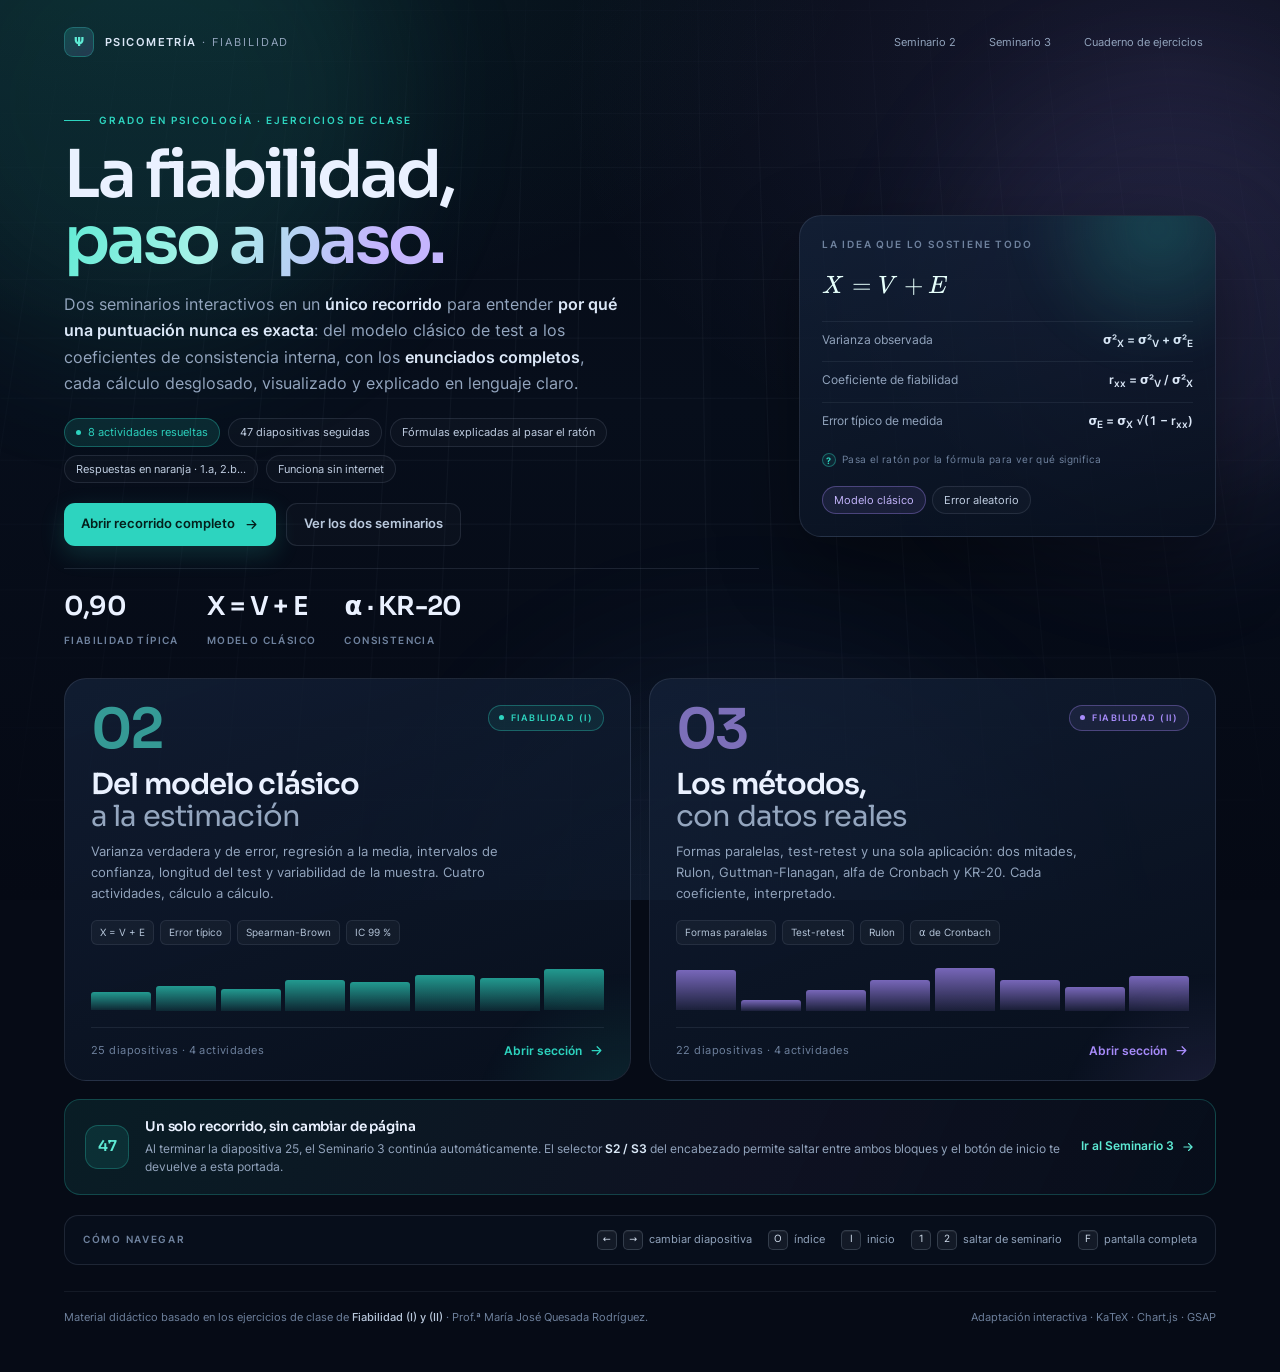
==== presentacion/index.html @ 7c45e70c "Fiabilidad (Seminarios 2 y 3): presentacion, ejercicios, formulario, nomenclatura y autoevaluacion" ====
<!DOCTYPE html>
<html lang="es">
<head>
<meta charset="UTF-8">
<meta name="viewport" content="width=device-width, initial-scale=1.0">
<meta name="theme-color" content="#060b16">
<title>Psicometría · Fiabilidad — Seminarios interactivos</title>
<meta name="description" content="Presentaciones interactivas de los Seminarios 2 y 3 de Fiabilidad (Psicometría): ejercicios resueltos paso a paso, gráficos y explicaciones didácticas.">
<link rel="icon" type="image/svg+xml" href="assets/favicon.svg">
<link rel="stylesheet" href="assets/vendor/katex/katex.min.css">
<link rel="stylesheet" href="assets/css/base.css">
<link rel="stylesheet" href="assets/css/landing.css">
<link rel="stylesheet" href="assets/css/tooltips.css">
</head>
<body class="landing-page">

<div class="aurora" aria-hidden="true">
  <div class="aurora__grid"></div>
  <div class="orb orb--1"></div>
  <div class="orb orb--2"></div>
  <div class="orb orb--3"></div>
</div>

<header class="site-head">
  <div class="site-brand">
    <span class="site-brand__mark">Ψ</span>
    <span><b>Psicometría</b> · Fiabilidad</span>
  </div>
  <nav class="site-nav" aria-label="Seminarios">
    <a href="presentacion.html#1">Seminario 2</a>
    <a href="presentacion.html#26">Seminario 3</a>
    <a href="../ejercicios/index.html">Cuaderno de ejercicios</a>
  </nav>
</header>

<main class="landing">

  <section class="hero">
    <div>
      <div class="hero__eyebrow">Grado en Psicología · Ejercicios de clase</div>
      <h1>La fiabilidad,<br><span>paso a paso.</span></h1>
      <p class="hero__lead">
        Dos seminarios interactivos en un <b>único recorrido</b> para entender <b>por qué una puntuación nunca es exacta</b>:
        del modelo clásico de test a los coeficientes de consistencia interna, con los <b>enunciados completos</b>,
        cada cálculo desglosado, visualizado y explicado en lenguaje claro.
      </p>
      <div class="hero__meta">
        <span class="chip chip--accent"><span class="chip__dot"></span>8 actividades resueltas</span>
        <span class="chip">47 diapositivas seguidas</span>
        <span class="chip">Fórmulas explicadas al pasar el ratón</span>
        <span class="chip">Respuestas en naranja · 1.a, 2.b…</span>
        <span class="chip">Funciona sin internet</span>
      </div>
      <div class="hero__actions">
        <a class="btn btn--primary" href="presentacion.html#1">
          Abrir recorrido completo
          <svg viewBox="0 0 24 24" fill="none" stroke="currentColor" stroke-width="2" stroke-linecap="round" stroke-linejoin="round"><path d="M5 12h14M13 6l6 6-6 6"/></svg>
        </a>
        <a class="btn btn--ghost" href="#seminarios">Ver los dos seminarios</a>
      </div>
      <div class="hero__stats">
        <div class="hero__stat"><b>0,90</b><span>Fiabilidad típica</span></div>
        <div class="hero__stat"><b>X = V + E</b><span>Modelo clásico</span></div>
        <div class="hero__stat"><b>α · KR-20</b><span>Consistencia</span></div>
      </div>
    </div>

    <aside class="hero__panel">
      <div class="hero__panel-label">La idea que lo sostiene todo</div>
      <div class="hero__formula">\( X = V + E \)</div>
      <div class="hero__panel-row"><span>Varianza observada</span><b>σ²<sub>X</sub> = σ²<sub>V</sub> + σ²<sub>E</sub></b></div>
      <div class="hero__panel-row"><span>Coeficiente de fiabilidad</span><b>r<sub>xx</sub> = σ²<sub>V</sub> / σ²<sub>X</sub></b></div>
      <div class="hero__panel-row"><span>Error típico de medida</span><b>σ<sub>E</sub> = σ<sub>X</sub> √(1 − r<sub>xx</sub>)</b></div>
      <div class="formula-hint" style="margin-top:10px">Pasa el ratón por la fórmula para ver qué significa</div>
      <div class="hero__panel-foot">
        <span class="chip chip--violet">Modelo clásico</span>
        <span class="chip">Error aleatorio</span>
      </div>
    </aside>
  </section>

  <section class="deck-cards" id="seminarios" aria-label="Seminarios">

    <a class="deck-card" href="presentacion.html#1">
      <div class="deck-card__top">
        <div class="deck-card__num">02</div>
        <span class="deck-card__badge">Fiabilidad (I)</span>
      </div>
      <h2>Del modelo clásico<br><span>a la estimación</span></h2>
      <p class="deck-card__desc">
        Varianza verdadera y de error, regresión a la media, intervalos de confianza,
        longitud del test y variabilidad de la muestra. Cuatro actividades, cálculo a cálculo.
      </p>
      <div class="deck-card__chips">
        <span>X = V + E</span><span>Error típico</span><span>Spearman-Brown</span><span>IC 99 %</span>
      </div>
      <div class="deck-card__bar" aria-hidden="true">
        <i style="height:40%"></i><i style="height:55%"></i><i style="height:48%"></i><i style="height:68%"></i>
        <i style="height:62%"></i><i style="height:78%"></i><i style="height:72%"></i><i style="height:90%"></i>
      </div>
      <div class="deck-card__foot">
        <span class="deck-card__meta">25 diapositivas · 4 actividades</span>
        <span class="deck-card__open">Abrir sección
          <svg viewBox="0 0 24 24" fill="none" stroke="currentColor" stroke-width="2" stroke-linecap="round" stroke-linejoin="round"><path d="M5 12h14M13 6l6 6-6 6"/></svg>
        </span>
      </div>
    </a>

    <a class="deck-card deck-card--violet" href="presentacion.html#26">
      <div class="deck-card__top">
        <div class="deck-card__num">03</div>
        <span class="deck-card__badge">Fiabilidad (II)</span>
      </div>
      <h2>Los métodos,<br><span>con datos reales</span></h2>
      <p class="deck-card__desc">
        Formas paralelas, test-retest y una sola aplicación: dos mitades, Rulon,
        Guttman-Flanagan, alfa de Cronbach y KR-20. Cada coeficiente, interpretado.
      </p>
      <div class="deck-card__chips">
        <span>Formas paralelas</span><span>Test-retest</span><span>Rulon</span><span>α de Cronbach</span>
      </div>
      <div class="deck-card__bar" aria-hidden="true">
        <i style="height:88%"></i><i style="height:24%"></i><i style="height:45%"></i><i style="height:68%"></i>
        <i style="height:94%"></i><i style="height:66%"></i><i style="height:52%"></i><i style="height:76%"></i>
      </div>
      <div class="deck-card__foot">
        <span class="deck-card__meta">22 diapositivas · 4 actividades</span>
        <span class="deck-card__open">Abrir sección
          <svg viewBox="0 0 24 24" fill="none" stroke="currentColor" stroke-width="2" stroke-linecap="round" stroke-linejoin="round"><path d="M5 12h14M13 6l6 6-6 6"/></svg>
        </span>
      </div>
    </a>

  </section>

  <section class="continuity-card" aria-label="Recorrido continuo">
    <div class="continuity-card__icon">47</div>
    <div class="continuity-card__body">
      <div class="continuity-card__title">Un solo recorrido, sin cambiar de página</div>
      <p class="continuity-card__text">
        Al terminar la diapositiva 25, el Seminario 3 continúa automáticamente. El selector
        <b>S2 / S3</b> del encabezado permite saltar entre ambos bloques y el botón de inicio
        te devuelve a esta portada.
      </p>
    </div>
    <a class="continuity-card__link" href="presentacion.html#26">Ir al Seminario 3
      <svg viewBox="0 0 24 24" fill="none" stroke="currentColor" stroke-width="2" stroke-linecap="round" stroke-linejoin="round"><path d="M5 12h14M13 6l6 6-6 6"/></svg>
    </a>
  </section>

  <section class="keys-strip" aria-label="Atajos de navegación">
    <span class="keys-strip__label">Cómo navegar</span>
    <div class="keys">
      <span><kbd>←</kbd><kbd>→</kbd> cambiar diapositiva</span>
      <span><kbd>O</kbd> índice</span>
      <span><kbd>I</kbd> inicio</span>
      <span><kbd>1</kbd><kbd>2</kbd> saltar de seminario</span>
      <span><kbd>F</kbd> pantalla completa</span>
    </div>
  </section>

  <footer class="landing-foot">
    <span>Material didáctico basado en los ejercicios de clase de <b>Fiabilidad (I) y (II)</b> · Prof.ª María José Quesada Rodríguez.</span>
    <span>Adaptación interactiva · KaTeX · Chart.js · GSAP</span>
  </footer>

</main>

<script src="assets/vendor/katex/katex.min.js"></script>
<script src="assets/vendor/katex/auto-render.min.js"></script>
<script src="assets/js/tooltips.js"></script>
<script>
  document.addEventListener('DOMContentLoaded', function () {
    if (typeof renderMathInElement === 'function') {
      renderMathInElement(document.body, {
        delimiters: [
          { left: '\\(', right: '\\)', display: false },
          { left: '\\[', right: '\\]', display: true }
        ],
        throwOnError: false
      });
    }
    if (window.PRES_TOOLTIPS) window.PRES_TOOLTIPS.scan();
  });
</script>
</body>
</html>
---- presentacion/assets/css/base.css ----
/* =========================================================
   Psicometría · Fiabilidad — base visual compartida
   ========================================================= */
@font-face{font-family:'Inter';src:url('../fonts/inter-400.woff2') format('woff2');font-weight:400;font-style:normal;font-display:swap}
@font-face{font-family:'Inter';src:url('../fonts/inter-500.woff2') format('woff2');font-weight:500;font-style:normal;font-display:swap}
@font-face{font-family:'Inter';src:url('../fonts/inter-600.woff2') format('woff2');font-weight:600;font-style:normal;font-display:swap}
@font-face{font-family:'Inter';src:url('../fonts/inter-700.woff2') format('woff2');font-weight:700;font-style:normal;font-display:swap}
@font-face{font-family:'Sora';src:url('../fonts/sora-400.woff2') format('woff2');font-weight:400;font-style:normal;font-display:swap}
@font-face{font-family:'Sora';src:url('../fonts/sora-500.woff2') format('woff2');font-weight:500;font-style:normal;font-display:swap}
@font-face{font-family:'Sora';src:url('../fonts/sora-600.woff2') format('woff2');font-weight:600;font-style:normal;font-display:swap}
@font-face{font-family:'Sora';src:url('../fonts/sora-700.woff2') format('woff2');font-weight:700;font-style:normal;font-display:swap}

:root{
  --bg:#060b16;
  --bg-2:#0a1322;
  --ink:#eaf1ff;
  --muted:#94a6bf;
  --muted-2:#6f829e;
  --accent:#2dd4bf;
  --accent-soft:rgba(45,212,191,.13);
  --accent-line:rgba(45,212,191,.34);
  --teal:#2dd4bf;
  --teal-l:#5eead4;
  --amber:#fbbf24;
  --amber-l:#fcd34d;
  --violet:#a78bfa;
  --violet-l:#c4b5fd;
  --rose:#fb7185;
  --blue:#60a5fa;
  --orange:#fb923c;
  --orange-l:#fdba74;
  --orange-soft:rgba(251,146,60,.14);
  --orange-line:rgba(251,146,60,.46);
  --line:rgba(148,163,184,.16);
  --line-strong:rgba(148,163,184,.28);
  --card:rgba(17,29,50,.62);
  --card-2:rgba(10,19,34,.78);
  --shadow:0 24px 60px rgba(0,0,0,.38);
  --radius:18px;
  --font-body:'Inter',system-ui,-apple-system,'Segoe UI',sans-serif;
  --font-display:'Sora','Inter',system-ui,sans-serif;
}

*,*::before,*::after{box-sizing:border-box}
html,body{margin:0;padding:0;height:100%}
body{
  background:var(--bg);
  color:var(--ink);
  font-family:var(--font-body);
  font-size:16px;
  line-height:1.5;
  -webkit-font-smoothing:antialiased;
  text-rendering:optimizeLegibility;
  overflow:hidden;
}
body.landing-page{overflow-x:hidden;overflow-y:auto;background:transparent}
h1,h2,h3,h4,p{margin:0}
h1,h2,h3{font-family:var(--font-display);font-weight:600;letter-spacing:-.02em}
a{color:inherit;text-decoration:none}
button{font:inherit;color:inherit;background:none;border:0;cursor:pointer}
img,canvas{display:block;max-width:100%}
::selection{background:rgba(45,212,191,.35);color:#fff}
:focus-visible{outline:2px solid var(--accent);outline-offset:3px;border-radius:6px}

/* Fondo aurora global */
.aurora{
  position:fixed;inset:0;z-index:0;overflow:hidden;pointer-events:none;
  background:
    radial-gradient(1200px 700px at 12% -10%,rgba(45,212,191,.10),transparent 60%),
    radial-gradient(1000px 700px at 92% 8%,rgba(167,139,250,.11),transparent 62%),
    radial-gradient(900px 600px at 50% 118%,rgba(96,165,250,.08),transparent 65%),
    linear-gradient(180deg,#060b16 0%,#070e1b 45%,#050914 100%);
}
.aurora__grid{
  position:absolute;inset:-20%;
  background-image:linear-gradient(rgba(148,163,184,.055) 1px,transparent 1px),
                   linear-gradient(90deg,rgba(148,163,184,.055) 1px,transparent 1px);
  background-size:64px 64px;
  mask-image:radial-gradient(ellipse 70% 60% at 50% 45%,#000 20%,transparent 72%);
  -webkit-mask-image:radial-gradient(ellipse 70% 60% at 50% 45%,#000 20%,transparent 72%);
  transform:perspective(900px) rotateX(12deg);
}
.orb{position:absolute;border-radius:50%;filter:blur(70px);opacity:.5;will-change:transform}
.orb--1{width:520px;height:520px;left:-120px;top:-160px;background:rgba(45,212,191,.20);animation:float1 22s ease-in-out infinite}
.orb--2{width:460px;height:460px;right:-120px;top:80px;background:rgba(167,139,250,.18);animation:float2 26s ease-in-out infinite}
.orb--3{width:600px;height:600px;left:35%;bottom:-340px;background:rgba(96,165,250,.12);animation:float3 30s ease-in-out infinite}
@keyframes float1{0%,100%{transform:translate3d(0,0,0) scale(1)}50%{transform:translate3d(70px,50px,0) scale(1.08)}}
@keyframes float2{0%,100%{transform:translate3d(0,0,0) scale(1)}50%{transform:translate3d(-60px,70px,0) scale(1.1)}}
@keyframes float3{0%,100%{transform:translate3d(0,0,0) scale(1)}50%{transform:translate3d(60px,-50px,0) scale(1.06)}}

/* Chips compartidos (portada y diapositivas) */
.chip{
  display:inline-flex;align-items:center;gap:7px;
  padding:5px 11px;border-radius:99px;border:1px solid var(--line);
  background:rgba(255,255,255,.025);font-size:11px;color:#c3d1e5;white-space:nowrap;
}
.chip--accent{border-color:var(--accent-line);background:var(--accent-soft);color:var(--accent)}
.chip--amber{border-color:rgba(251,191,36,.35);background:rgba(251,191,36,.09);color:var(--amber)}
.chip--violet{border-color:rgba(167,139,250,.35);background:rgba(167,139,250,.1);color:var(--violet-l)}
.chip--rose{border-color:rgba(251,113,133,.35);background:rgba(251,113,133,.09);color:#fda4af}
.chip__dot{width:5px;height:5px;border-radius:50%;background:currentColor}

/* Utilidades */
.mono{font-variant-numeric:tabular-nums;font-feature-settings:'tnum'}
.muted{color:var(--muted)}
.small{font-size:13px}
.xs{font-size:11.5px}
.strong{font-weight:600;color:var(--ink)}
.teal{color:var(--teal-l)}
.amber{color:var(--amber-l)}
.violet{color:var(--violet-l)}
.rose{color:var(--rose)}
.blue{color:var(--blue)}
.nowrap{white-space:nowrap}
.center{text-align:center}
.katex{font-size:1.04em}
.katex-display{margin:.35em 0}
.katex .mord.text{font-family:var(--font-body)}

/* Scrollbars finos */
*{scrollbar-width:thin;scrollbar-color:rgba(148,163,184,.3) transparent}
*::-webkit-scrollbar{width:7px;height:7px}
*::-webkit-scrollbar-thumb{background:rgba(148,163,184,.28);border-radius:99px}
*::-webkit-scrollbar-track{background:transparent}

/* Reveal de entrada (solo si JS está activo) */
.js-anim [data-anim]{opacity:0;transform:translateY(16px)}
@media (prefers-reduced-motion:reduce){
  .orb{animation:none!important}
  .js-anim [data-anim]{opacity:1;transform:none}
  *{animation-duration:.001ms!important;transition-duration:.001ms!important}
}
---- presentacion/assets/css/landing.css ----
/* =========================================================
   Portada / índice de la presentación
   ========================================================= */
body.landing-page{
  background:var(--bg);
  min-height:100%;
  overflow-x:hidden;
  overflow-y:auto;
}
.landing{position:relative;z-index:1;max-width:1220px;margin:0 auto;padding:0 34px 46px}

.site-head{
  position:relative;z-index:2;max-width:1220px;margin:0 auto;padding:26px 34px 0;
  display:flex;align-items:center;justify-content:space-between;gap:20px;
}
.site-brand{display:flex;align-items:center;gap:11px;font-size:11px;letter-spacing:.18em;text-transform:uppercase;color:var(--muted)}
.site-brand__mark{
  width:30px;height:30px;border-radius:9px;display:grid;place-items:center;
  background:linear-gradient(145deg,rgba(45,212,191,.2),rgba(167,139,250,.16));
  border:1px solid rgba(45,212,191,.3);color:var(--teal-l);
  font-family:var(--font-display);font-size:12px;font-weight:700;letter-spacing:0;
}
.site-brand b{color:#dbe7f7;font-weight:600;letter-spacing:.13em}
.site-nav{display:flex;align-items:center;gap:7px;font-size:11px}
.site-nav a{padding:7px 12px;border-radius:8px;color:var(--muted);border:1px solid transparent;transition:all .2s ease}
.site-nav a:hover{color:var(--ink);border-color:var(--line);background:rgba(255,255,255,.03)}

.hero{
  display:grid;grid-template-columns:1.25fr .75fr;gap:40px;align-items:center;
  padding:44px 0 28px;
}
.hero__eyebrow{
  display:inline-flex;align-items:center;gap:9px;font-size:10px;font-weight:600;
  letter-spacing:.2em;text-transform:uppercase;color:var(--teal);
}
.hero__eyebrow::before{content:"";width:26px;height:1px;background:var(--teal)}
.hero h1{
  font-size:clamp(42px,5.2vw,66px);line-height:1.01;letter-spacing:-.045em;
  margin:14px 0 0;font-weight:600;
}
.hero h1 span{
  background:linear-gradient(110deg,#5eead4 0%,#a7f3e8 38%,#c4b5fd 80%);
  -webkit-background-clip:text;background-clip:text;color:transparent;
}
.hero__lead{font-size:16px;line-height:1.65;color:var(--muted);max-width:560px;margin-top:16px}
.hero__lead b{color:#dbe7f7;font-weight:600}
.hero__actions{display:flex;flex-wrap:wrap;gap:10px;margin-top:20px}
.btn{display:inline-flex;align-items:center;gap:9px;padding:11px 17px;border-radius:11px;font-size:12.5px;font-weight:600;transition:transform .2s ease,box-shadow .2s ease,border-color .2s ease,background .2s ease}
.btn svg{width:15px;height:15px}
.btn--primary{background:var(--teal);color:#04201c;box-shadow:0 8px 24px rgba(45,212,191,.18)}
.btn--primary:hover{transform:translateY(-2px);box-shadow:0 14px 34px rgba(45,212,191,.28)}
.btn--ghost{border:1px solid var(--line);color:#b9c8dc;background:rgba(255,255,255,.02)}
.btn--ghost:hover{border-color:var(--line-strong);color:var(--ink);background:rgba(255,255,255,.045)}
.hero__meta{display:flex;flex-wrap:wrap;gap:8px;margin-top:22px}
.hero__stats{display:flex;gap:28px;margin-top:22px;padding-top:18px;border-top:1px solid var(--line)}
.hero__stat b{display:block;font-family:var(--font-display);font-size:26px;font-weight:600;letter-spacing:-.03em}
.hero__stat span{font-size:10px;letter-spacing:.14em;text-transform:uppercase;color:var(--muted-2);font-weight:600}

.hero__panel{
  position:relative;padding:22px;border-radius:22px;
  border:1px solid var(--line);background:linear-gradient(160deg,rgba(20,34,57,.8),rgba(8,16,30,.85));
  box-shadow:0 30px 80px rgba(0,0,0,.38);
  overflow:hidden;
}
.hero__panel::before{
  content:"";position:absolute;inset:-40% -20% auto auto;width:280px;height:280px;border-radius:50%;
  background:radial-gradient(circle,rgba(45,212,191,.22),transparent 65%);filter:blur(20px);
}
.hero__panel-label{font-size:9.5px;letter-spacing:.19em;text-transform:uppercase;color:var(--muted-2);font-weight:600}
.hero__formula{margin:14px 0 18px;font-size:24px;color:#e6fffb}
.hero__panel .katex{color:#e6fffb}
.hero__panel-row{display:flex;justify-content:space-between;gap:14px;padding:10px 0;border-top:1px solid rgba(148,163,184,.1);font-size:11.5px;color:var(--muted)}
.hero__panel-row b{color:#dce8f8;font-weight:600;font-variant-numeric:tabular-nums}
.hero__panel-foot{display:flex;gap:6px;margin-top:16px;flex-wrap:wrap}

.deck-cards{display:grid;grid-template-columns:1fr 1fr;gap:18px}
.deck-card{
  --c:var(--teal);
  position:relative;display:flex;flex-direction:column;gap:0;
  padding:26px 26px 20px;border-radius:22px;border:1px solid var(--line);
  background:linear-gradient(160deg,rgba(21,35,59,.72),rgba(8,16,30,.82));
  overflow:hidden;transition:transform .3s cubic-bezier(.22,.8,.24,1),border-color .3s ease,box-shadow .3s ease;
}
.deck-card:hover{transform:translateY(-6px);border-color:color-mix(in srgb,var(--c) 45%,transparent);box-shadow:0 30px 70px rgba(0,0,0,.4)}
.deck-card::after{
  content:"";position:absolute;inset:auto -30% -55% auto;width:340px;height:340px;border-radius:50%;
  background:radial-gradient(circle,color-mix(in srgb,var(--c) 20%,transparent),transparent 66%);
  opacity:.7;transition:opacity .3s ease;pointer-events:none;
}
.deck-card:hover::after{opacity:1}
.deck-card--violet{--c:var(--violet)}
.deck-card__top{display:flex;align-items:flex-start;justify-content:space-between;gap:18px}
.deck-card__num{
  font-family:var(--font-display);font-size:55px;font-weight:600;line-height:.9;letter-spacing:-.05em;
  color:color-mix(in srgb,var(--c) 65%,#fff 10%);opacity:.9;
}
.deck-card__badge{
  display:inline-flex;align-items:center;gap:7px;padding:5px 10px;border-radius:99px;
  font-size:9px;letter-spacing:.16em;text-transform:uppercase;font-weight:600;
  color:var(--c);border:1px solid color-mix(in srgb,var(--c) 35%,transparent);
  background:color-mix(in srgb,var(--c) 9%,transparent);
}
.deck-card__badge::before{content:"";width:5px;height:5px;border-radius:50%;background:currentColor}
.deck-card h2{font-size:29px;line-height:1.1;letter-spacing:-.03em;margin-top:14px}
.deck-card h2 span{color:var(--muted);font-weight:400}
.deck-card__desc{font-size:13px;line-height:1.6;color:var(--muted);margin-top:9px;max-width:440px}
.deck-card__chips{display:flex;flex-wrap:wrap;gap:6px;margin-top:16px}
.deck-card__chips span{font-size:10px;padding:4px 8px;border-radius:6px;background:rgba(255,255,255,.035);border:1px solid rgba(148,163,184,.13);color:#b6c6da}
.deck-card__bar{position:relative;height:46px;margin:20px 0 16px;display:flex;align-items:flex-end;gap:5px}
.deck-card__bar i{display:block;flex:1;border-radius:3px 3px 0 0;background:linear-gradient(180deg,var(--c),color-mix(in srgb,var(--c) 15%,transparent));opacity:.7;transform-origin:bottom;animation:growbar 1.1s cubic-bezier(.22,.8,.24,1) both}
.deck-card__bar i:nth-child(2){animation-delay:.08s}.deck-card__bar i:nth-child(3){animation-delay:.16s}
.deck-card__bar i:nth-child(4){animation-delay:.24s}.deck-card__bar i:nth-child(5){animation-delay:.32s}
.deck-card__bar i:nth-child(6){animation-delay:.4s}.deck-card__bar i:nth-child(7){animation-delay:.48s}
@keyframes growbar{from{transform:scaleY(.08);opacity:0}to{transform:scaleY(1);opacity:.7}}
.deck-card__foot{display:flex;align-items:center;justify-content:space-between;gap:14px;padding-top:14px;border-top:1px solid rgba(148,163,184,.12);margin-top:auto}
.deck-card__meta{font-size:10.5px;color:var(--muted-2);letter-spacing:.04em}
.deck-card__open{display:inline-flex;align-items:center;gap:7px;font-size:12px;font-weight:600;color:var(--c)}
.deck-card__open svg{width:15px;height:15px;transition:transform .25s ease}
.deck-card:hover .deck-card__open svg{transform:translateX(4px)}

.keys-strip{
  margin-top:20px;padding:14px 18px;border-radius:14px;border:1px solid var(--line);
  background:rgba(10,19,34,.55);display:flex;align-items:center;justify-content:space-between;gap:18px;flex-wrap:wrap;
}
.continuity-card{
  margin-top:18px;padding:17px 20px;border-radius:16px;
  border:1px solid rgba(45,212,191,.24);
  background:linear-gradient(115deg,rgba(45,212,191,.09),rgba(167,139,250,.055) 60%,rgba(10,19,34,.4));
  display:flex;align-items:center;gap:16px;
}
.continuity-card__icon{
  flex:0 0 auto;width:44px;height:44px;border-radius:13px;display:grid;place-items:center;
  font-family:var(--font-display);font-size:15px;font-weight:600;color:var(--teal-l);
  background:rgba(45,212,191,.10);border:1px solid rgba(45,212,191,.28);
}
.continuity-card__body{flex:1;min-width:0}
.continuity-card__title{font-family:var(--font-display);font-size:13.5px;font-weight:600;letter-spacing:-.01em}
.continuity-card__text{font-size:11.8px;line-height:1.55;color:var(--muted);margin-top:3px}
.continuity-card__text b{color:#dbe9f8;font-weight:600}
.continuity-card__link{
  flex:0 0 auto;display:inline-flex;align-items:center;gap:7px;
  font-size:11.5px;font-weight:600;color:var(--teal-l);white-space:nowrap;
}
.continuity-card__link svg{width:14px;height:14px;transition:transform .2s ease}
.continuity-card__link:hover svg{transform:translateX(3px)}
.keys-strip__label{font-size:10px;letter-spacing:.17em;text-transform:uppercase;color:var(--muted-2);font-weight:600}
.keys{display:flex;align-items:center;gap:16px;flex-wrap:wrap}
.keys span{display:inline-flex;align-items:center;gap:6px;font-size:11px;color:var(--muted)}
kbd{
  font-family:var(--font-body);font-size:9.5px;min-width:20px;height:20px;padding:0 5px;
  display:inline-grid;place-items:center;border-radius:5px;
  background:rgba(255,255,255,.05);border:1px solid rgba(148,163,184,.25);
  box-shadow:0 1px 0 rgba(255,255,255,.06) inset;color:#d4e0f0;
}
.landing-foot{
  margin-top:26px;padding-top:18px;border-top:1px solid rgba(148,163,184,.1);
  display:flex;justify-content:space-between;gap:16px;flex-wrap:wrap;
  font-size:10.5px;color:var(--muted-2);line-height:1.6;
}
.landing-foot b{color:#b9c8dc;font-weight:500}

@media (max-width:900px){
  .hero{grid-template-columns:1fr;padding-top:42px;gap:28px}
  .hero__panel{max-width:520px}
  .deck-cards{grid-template-columns:1fr}
  .site-nav a:last-child{display:none}
}
@media (max-width:560px){
  .landing,.site-head{padding-left:20px;padding-right:20px}
  .site-head{padding-top:18px}
  .hero h1{font-size:40px}
  .hero__stats{gap:20px}
  .deck-card{padding:22px 20px 18px}
  .deck-card__num{font-size:44px}
  .continuity-card{align-items:flex-start;flex-wrap:wrap}
  .continuity-card__link{margin-left:60px}
}
@media (prefers-reduced-motion:reduce){
  .deck-card__bar i{animation:none}
}
---- presentacion/assets/css/tooltips.css ----
/* =========================================================
   Mini-explicaciones de fórmulas y símbolos
   ========================================================= */
.katex.has-math-tip{
  cursor:help;
  border-radius:6px;
  transition:background .18s ease,box-shadow .18s ease;
}
.katex.has-math-tip:hover,
.katex.has-math-tip.is-tip-active{
  background:rgba(45,212,191,.10);
  box-shadow:0 0 0 4px rgba(45,212,191,.055);
}

.math-tip{
  position:fixed;left:0;top:0;z-index:9999;
  width:356px;max-width:calc(100vw - 24px);
  max-height:min(380px,calc(100vh - 24px));
  overflow:auto;
  padding:16px 17px 13px;
  border-radius:15px;
  border:1px solid rgba(45,212,191,.34);
  background:
    radial-gradient(320px 180px at 100% 0%,rgba(45,212,191,.10),transparent 65%),
    linear-gradient(160deg,rgba(14,27,47,.985),rgba(6,12,24,.985));
  box-shadow:0 24px 70px rgba(0,0,0,.6),inset 0 1px 0 rgba(255,255,255,.045);
  backdrop-filter:blur(14px);-webkit-backdrop-filter:blur(14px);
  opacity:0;visibility:hidden;pointer-events:none;
  transform:translateY(7px) scale(.985);
  transition:opacity .16s ease,transform .19s cubic-bezier(.22,.8,.24,1),visibility .16s;
}
.math-tip.is-visible{opacity:1;visibility:visible;transform:none}
.math-tip::before{
  content:"";position:absolute;left:16px;right:16px;top:0;height:1px;
  background:linear-gradient(90deg,transparent,rgba(94,234,212,.7),transparent);
}
.math-tip__kind{
  display:flex;align-items:center;gap:7px;
  font-size:9px;font-weight:700;letter-spacing:.17em;text-transform:uppercase;
  color:var(--teal);
}
.math-tip__kind::before{
  content:"";width:5px;height:5px;border-radius:50%;background:currentColor;
  box-shadow:0 0 9px currentColor;
}
.math-tip__title{
  font-family:var(--font-display);
  font-size:14.5px;font-weight:600;line-height:1.28;letter-spacing:-.015em;
  color:#f1f8ff;margin-top:5px;
}
.math-tip__body{
  font-size:12.1px;line-height:1.58;color:#b8c8dc;margin-top:6px;
}
.math-tip__symbols{
  display:grid;gap:5px;margin-top:10px;padding-top:9px;
  border-top:1px solid rgba(148,163,184,.15);
}
.math-tip__sym{
  display:grid;grid-template-columns:70px 1fr;gap:9px;align-items:baseline;
  font-size:10.7px;line-height:1.42;
}
.math-tip__sym b{
  font-family:var(--font-display);font-size:11.2px;font-weight:600;
  color:var(--teal-l);letter-spacing:.01em;white-space:nowrap;
}
.math-tip__sym span{color:#8fa2ba}
.math-tip__foot{
  margin-top:9px;font-size:9.4px;letter-spacing:.03em;color:#63788f;
}
.math-tip__foot kbd{
  font-size:8px;height:16px;min-width:16px;padding:0 4px;border-radius:4px;
}

/* Aviso de descubrimiento */
.formula-hint{
  display:inline-flex;align-items:center;gap:6px;
  font-size:9.5px;letter-spacing:.04em;color:var(--muted-2);
}
.formula-hint::before{
  content:"?";width:14px;height:14px;border-radius:50%;
  display:grid;place-items:center;font-size:9px;font-weight:700;
  color:var(--teal);border:1px solid rgba(45,212,191,.4);background:rgba(45,212,191,.08);
}

@media (prefers-reduced-motion:reduce){
  .math-tip,.katex.has-math-tip{transition:none}
}
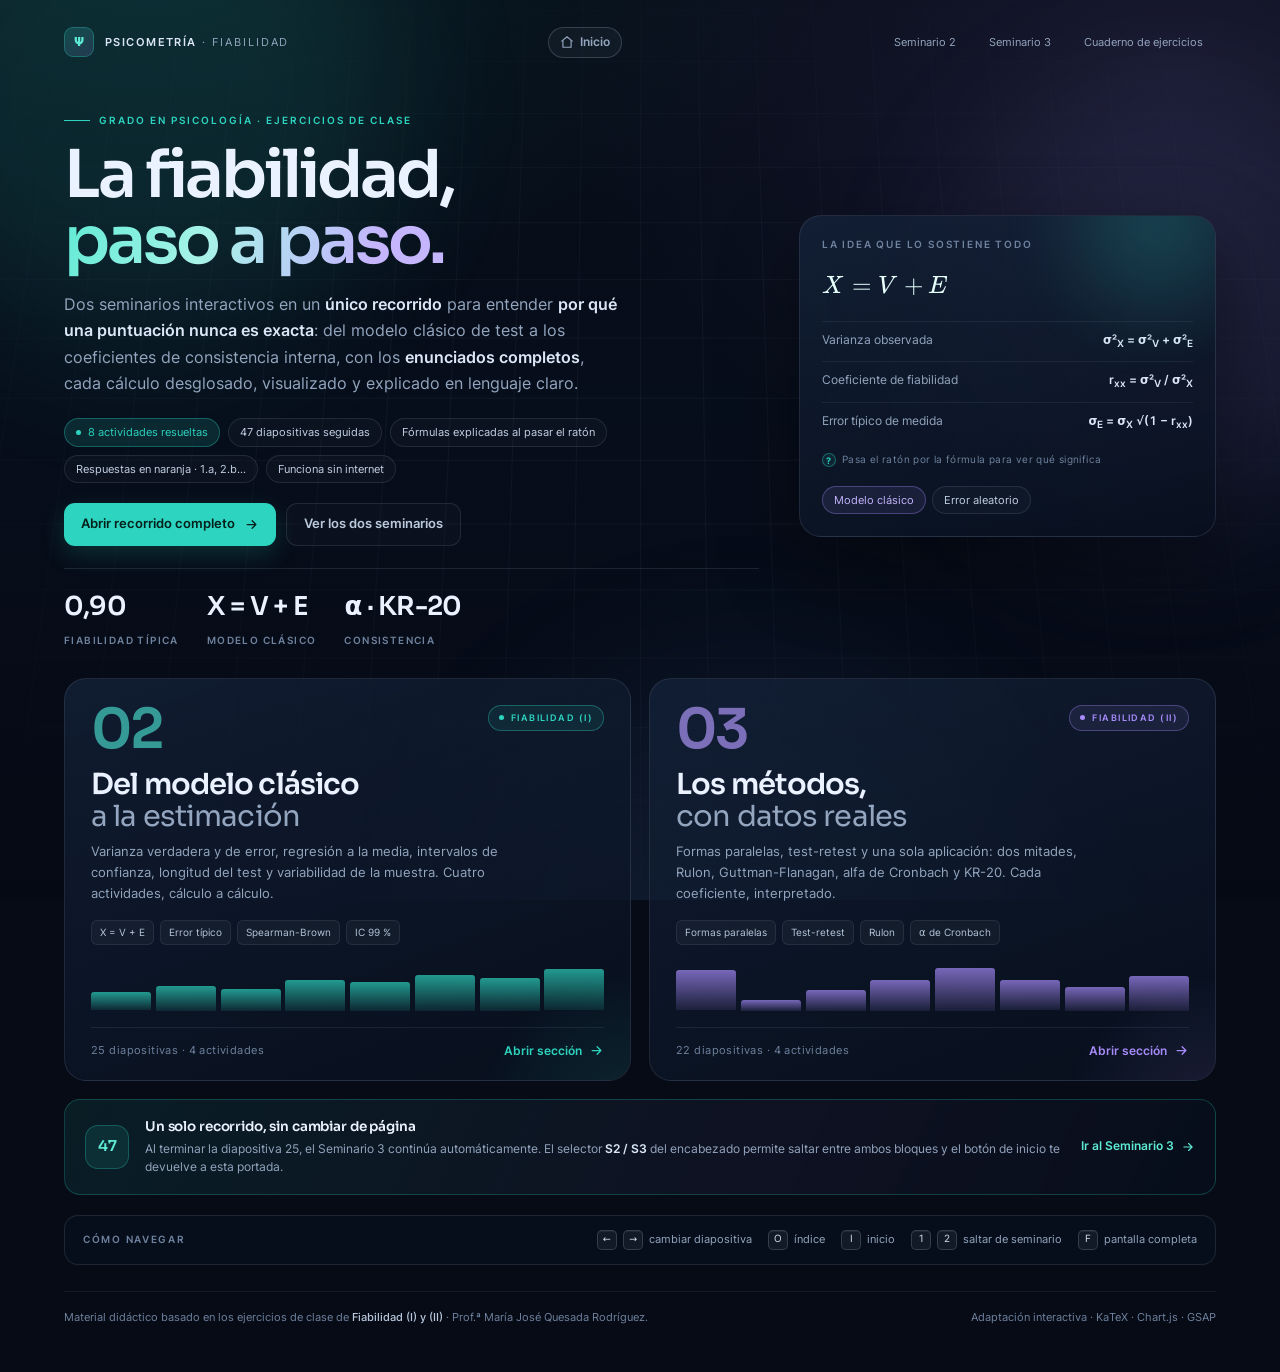
==== commit 486ea96b: "feat: boton Inicio hacia la portada del curso en teoria y ejercicios" ====
--- a/presentacion/index.html
+++ b/presentacion/index.html
@@ -26,6 +26,7 @@
     <span class="site-brand__mark">Ψ</span>
     <span><b>Psicometría</b> · Fiabilidad</span>
   </div>
+  <a class="homebtn" href="../index.html" title="Volver al inicio"><svg viewBox="0 0 24 24" width="14" height="14" fill="none" stroke="currentColor" stroke-width="2" stroke-linecap="round" stroke-linejoin="round"><path d="M3 10.5L12 3l9 7.5"/><path d="M5 9.5V21h14V9.5"/></svg><span>Inicio</span></a>
   <nav class="site-nav" aria-label="Seminarios">
     <a href="presentacion.html#1">Seminario 2</a>
     <a href="presentacion.html#26">Seminario 3</a>
--- a/presentacion/assets/css/base.css
+++ b/presentacion/assets/css/base.css
@@ -130,3 +130,13 @@
   .js-anim [data-anim]{opacity:1;transform:none}
   *{animation-duration:.001ms!important;transition-duration:.001ms!important}
 }
+
+/* ---------- Botón Inicio (raíz del curso) ---------- */
+.homebtn{
+  display:inline-flex;align-items:center;gap:6px;
+  padding:6px 11px;border-radius:99px;
+  font-size:11.5px;font-weight:600;color:var(--muted);text-decoration:none;
+  border:1px solid var(--line-strong);background:rgba(148,163,184,.06);
+  transition:.16s ease;
+}
+.homebtn:hover{color:var(--ink);background:rgba(148,163,184,.14);border-color:rgba(45,212,191,.4)}
